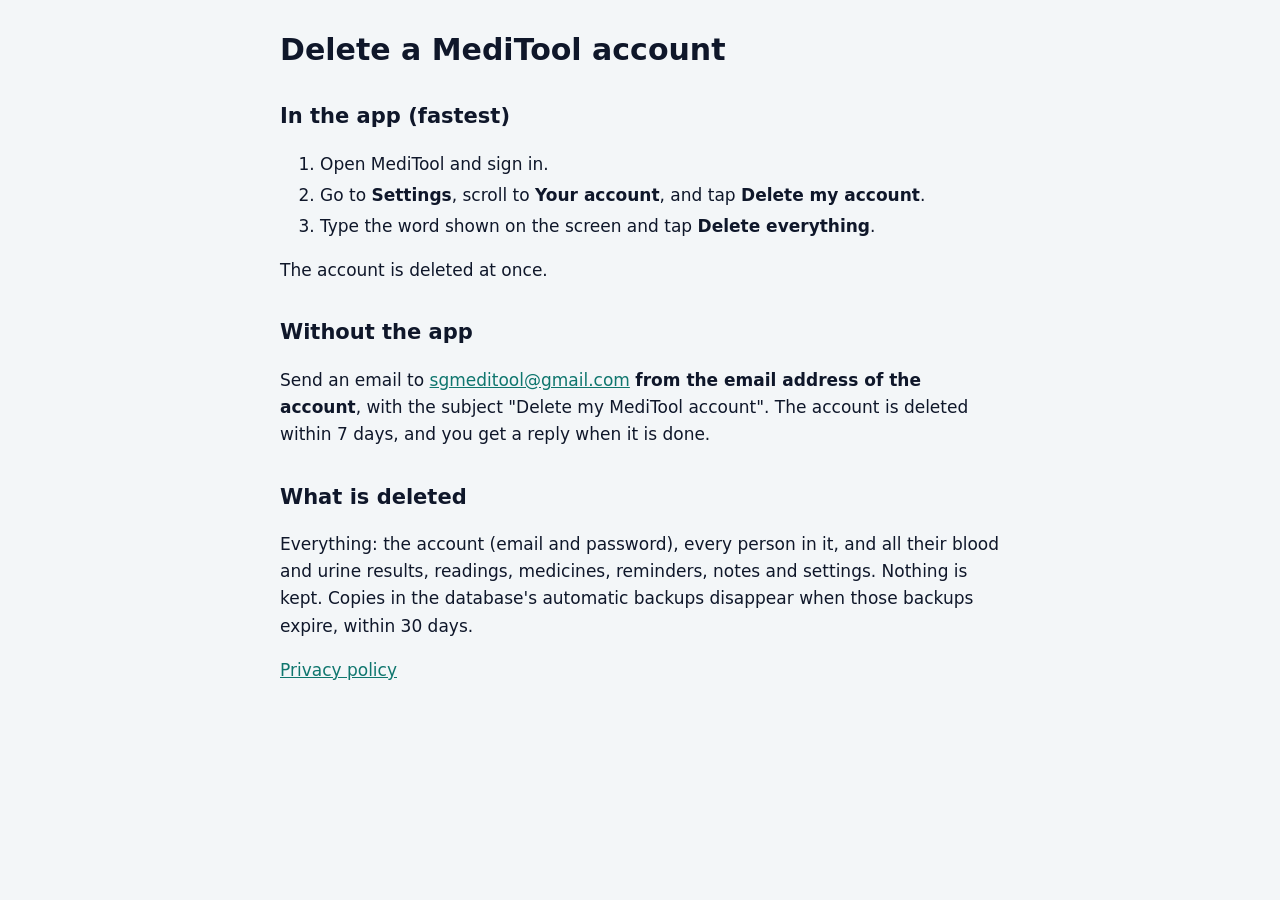
==== delete-account.html @ 03f2586e "MediTool privacy policy and delete-account page Co-Authored-By: Claude Opus 5.5 <noreply@anthropic.c" ====
<!doctype html>
<html lang="en">
<head>
<meta charset="utf-8">
<meta name="viewport" content="width=device-width, initial-scale=1">
<title>Delete a MediTool account</title>
<link rel="stylesheet" href="style.css">
</head>
<body>
<main>
<h1>Delete a MediTool account</h1>

<h2>In the app (fastest)</h2>
<ol>
<li>Open MediTool and sign in.</li>
<li>Go to <b>Settings</b>, scroll to <b>Your account</b>, and tap <b>Delete my account</b>.</li>
<li>Type the word shown on the screen and tap <b>Delete everything</b>.</li>
</ol>
<p>The account is deleted at once.</p>

<h2>Without the app</h2>
<p>Send an email to <a href="mailto:sgmeditool@gmail.com?subject=Delete%20my%20MediTool%20account">sgmeditool@gmail.com</a> <b>from the email address of the account</b>, with the subject "Delete my MediTool account". The account is deleted within 7 days, and you get a reply when it is done.</p>

<h2>What is deleted</h2>
<p>Everything: the account (email and password), every person in it, and all their blood and urine results, readings, medicines, reminders, notes and settings. Nothing is kept. Copies in the database's automatic backups disappear when those backups expire, within 30 days.</p>

<p><a href="privacy.html">Privacy policy</a></p>
</main>
</body>
</html>
---- style.css ----
:root { color-scheme: light dark; --bg: #F3F6F8; --card: #FFFFFF; --text: #0F172A; --muted: #475569; --link: #0F766E; }
@media (prefers-color-scheme: dark) { :root { --bg: #0B1220; --card: #111827; --text: #E5E7EB; --muted: #9CA3AF; --link: #2DD4BF; } }
body { margin: 0; background: var(--bg); color: var(--text); font: 17px/1.6 system-ui, -apple-system, 'Segoe UI', Roboto, sans-serif; }
main { max-width: 720px; margin: 0 auto; padding: 32px 16px 64px; }
h1 { font-size: 30px; line-height: 1.2; margin: 0 0 8px; }
h2 { font-size: 21px; margin: 32px 0 8px; }
.sub { color: var(--muted); margin-top: 0; }
a { color: var(--link); }
li { margin: 4px 0; }
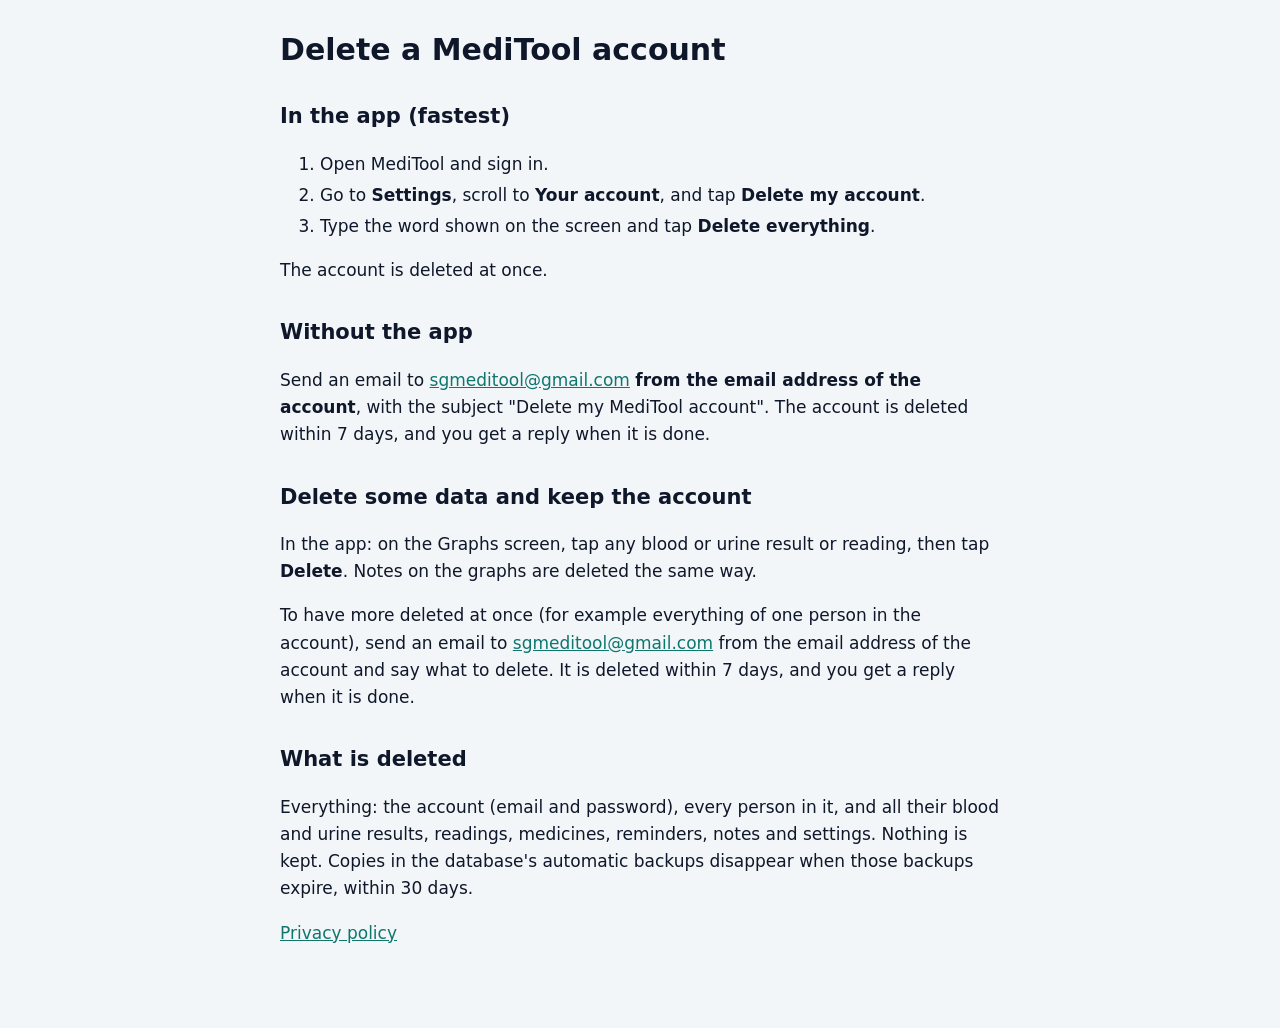
==== commit 81d8ae06: "Delete page: deleting some data and keeping the account" ====
--- a/delete-account.html
+++ b/delete-account.html
@@ -21,6 +21,10 @@
 <h2>Without the app</h2>
 <p>Send an email to <a href="mailto:sgmeditool@gmail.com?subject=Delete%20my%20MediTool%20account">sgmeditool@gmail.com</a> <b>from the email address of the account</b>, with the subject "Delete my MediTool account". The account is deleted within 7 days, and you get a reply when it is done.</p>
 
+<h2>Delete some data and keep the account</h2>
+<p>In the app: on the Graphs screen, tap any blood or urine result or reading, then tap <b>Delete</b>. Notes on the graphs are deleted the same way.</p>
+<p>To have more deleted at once (for example everything of one person in the account), send an email to <a href="mailto:sgmeditool@gmail.com?subject=Delete%20some%20MediTool%20data">sgmeditool@gmail.com</a> from the email address of the account and say what to delete. It is deleted within 7 days, and you get a reply when it is done.</p>
+
 <h2>What is deleted</h2>
 <p>Everything: the account (email and password), every person in it, and all their blood and urine results, readings, medicines, reminders, notes and settings. Nothing is kept. Copies in the database's automatic backups disappear when those backups expire, within 30 days.</p>
 
